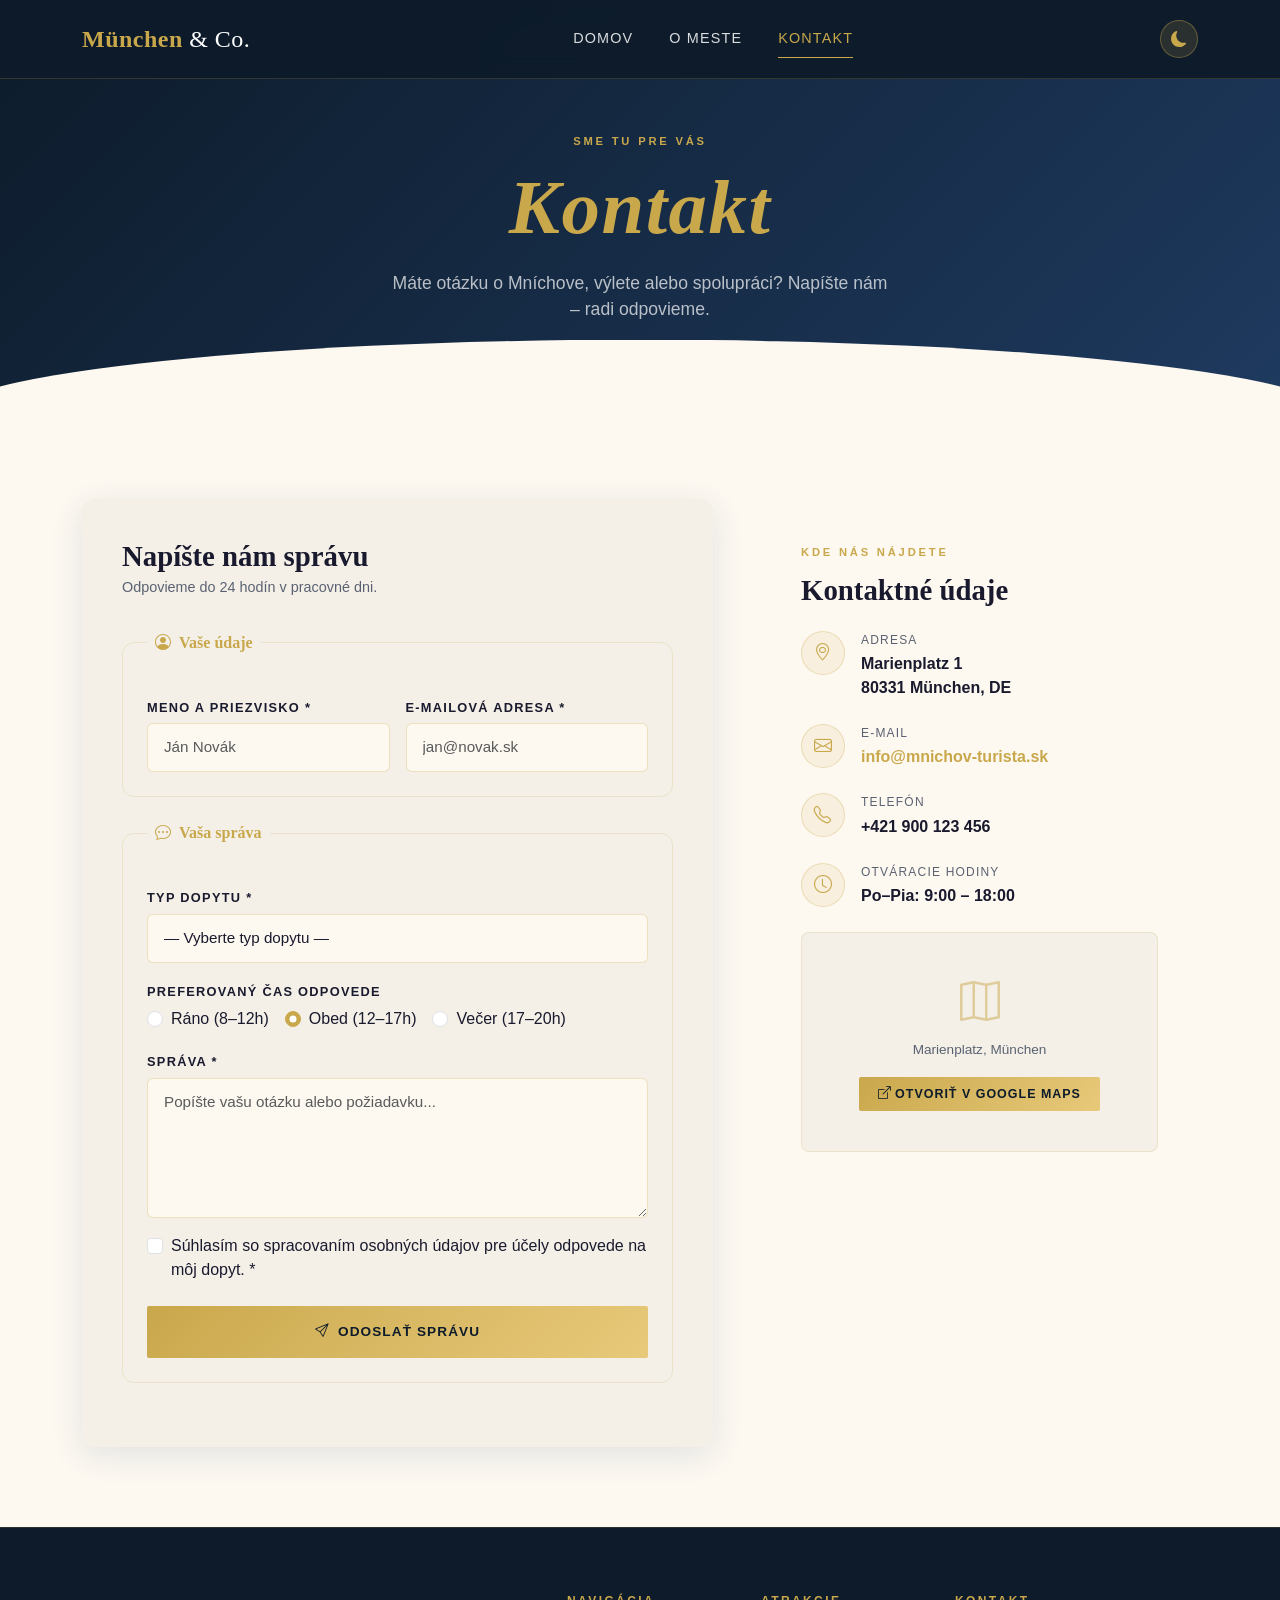
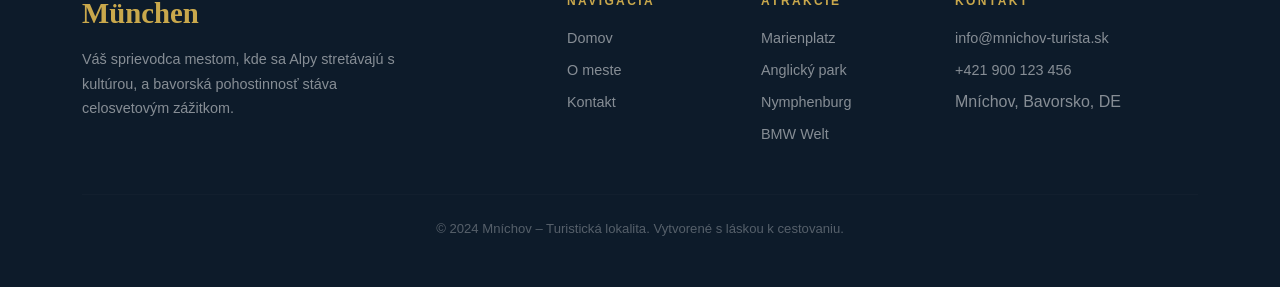
==== kontakt.html @ 5c71e770 "mnichov mnichov turizmus" ====
<!DOCTYPE html>
<html lang="sk">
<head>
  <meta charset="UTF-8">
  <meta name="viewport" content="width=device-width, initial-scale=1.0">
  <meta name="description" content="Kontaktujte nás – otázky o cestovaní do Mníchova, plánovaní výletu, ubytovaní alebo spolupráci.">
  <title>Kontakt | Mníchov – Turistická lokalita</title>

  <link href="https://cdn.jsdelivr.net/npm/bootstrap@5.3.3/dist/css/bootstrap.min.css" rel="stylesheet">
  <link rel="stylesheet" href="https://cdn.jsdelivr.net/npm/bootstrap-icons@1.11.3/font/bootstrap-icons.min.css">
  <link rel="stylesheet" href="assets/css/style.css">
</head>
<body>

<!-- ========================
     NAVIGÁCIA
========================= -->
<nav class="navbar navbar-expand-lg fixed-top">
  <div class="container">
    <a class="navbar-brand" href="index.html">München<span> &amp; Co.</span></a>

    <div class="d-flex align-items-center gap-2 order-lg-last">
      <button id="darkModeToggle" aria-label="Prepnúť tmavý režim"></button>
      <button class="navbar-toggler ms-1" type="button"
              data-bs-toggle="collapse" data-bs-target="#navMenu"
              aria-controls="navMenu" aria-expanded="false" aria-label="Otvoriť menu">
        <span class="navbar-toggler-icon"></span>
      </button>
    </div>

    <div class="collapse navbar-collapse" id="navMenu">
      <ul class="navbar-nav mx-auto gap-lg-1">
        <li class="nav-item"><a class="nav-link" href="index.html">Domov</a></li>
        <li class="nav-item"><a class="nav-link" href="o-nas.html">O meste</a></li>
        <li class="nav-item"><a class="nav-link active" href="kontakt.html">Kontakt</a></li>
      </ul>
    </div>
  </div>
</nav>

<!-- ========================
     PAGE HERO
========================= -->
<section class="page-hero">
  <div class="container text-center" style="position:relative;z-index:1;">
    <span class="section-label">Sme tu pre vás</span>
    <h1 class="page-hero-title"><em>Kontakt</em></h1>
    <p class="page-hero-sub mt-3 mx-auto" style="max-width:500px;">
      Máte otázku o Mníchove, výlete alebo spolupráci?
      Napíšte nám – radi odpovieme.
    </p>
  </div>
</section>

<!-- ========================
     KONTAKTNÁ SEKCIA
========================= -->
<section class="contact-section">
  <div class="container">
    <div class="row g-5 align-items-start">

      <!-- FORMULÁR -->
      <div class="col-lg-7 reveal">
        <div class="contact-form-wrap">
          <h2 class="section-title mb-1" style="font-size:1.8rem;">Napíšte nám správu</h2>
          <p style="color:var(--color-text-muted);font-size:0.9rem;margin-bottom:2rem;">
            Odpovieme do 24 hodín v pracovné dni.
          </p>

          <form id="contactForm" novalidate>

            <!-- FIELDSET 1: Osobné údaje -->
            <fieldset>
              <legend><i class="bi bi-person-circle me-2"></i>Vaše údaje</legend>

              <div class="row g-3">
                <div class="col-sm-6">
                  <label for="meno" class="form-label">Meno a priezvisko *</label>
                  <input type="text" id="meno" name="meno"
                         class="form-control" placeholder="Ján Novák"
                         required minlength="3" autocomplete="name">
                  <div class="invalid-hint">Prosím, zadajte celé meno (min. 3 znaky).</div>
                </div>
                <div class="col-sm-6">
                  <label for="email" class="form-label">E-mailová adresa *</label>
                  <input type="email" id="email" name="email"
                         class="form-control" placeholder="jan@novak.sk"
                         required autocomplete="email">
                  <div class="invalid-hint">Zadajte platnú e-mailovú adresu.</div>
                </div>
                <div id="telefonField" style="display:none;" class="col-sm-6">
                  <label for="telefon" class="form-label">Telefónne číslo</label>
                  <input type="tel" id="telefon" name="telefon"
                         class="form-control" placeholder="+421 900 000 000"
                         pattern="[\+]?[0-9\s\-]{9,15}" autocomplete="tel">
                  <div class="invalid-hint">Zadajte platné telefónne číslo (9–15 číslic).</div>
                </div>
              </div>
            </fieldset>

            <!-- FIELDSET 2: Správa -->
            <fieldset>
              <legend><i class="bi bi-chat-dots me-2"></i>Vaša správa</legend>

              <div class="mb-3">
                <label for="kontaktTyp" class="form-label">Typ dopytu *</label>
                <select id="kontaktTyp" name="kontaktTyp" class="form-select" required>
                  <option value="" disabled selected>— Vyberte typ dopytu —</option>
                  <option value="info">Informácie o Mníchove</option>
                  <option value="planovanie">Pomoc s plánovaním výletu</option>
                  <option value="ubytovanie">Otázka k ubytovaniu</option>
                  <option value="telefon">Telefonická konzultácia</option>
                  <option value="spolupraca">Obchodná spolupráca</option>
                  <option value="ine">Iné</option>
                </select>
                <div class="invalid-hint">Prosím, vyberte typ dopytu.</div>
              </div>

              <div class="mb-3">
                <label class="form-label">Preferovaný čas odpovede</label>
                <div class="d-flex flex-wrap gap-3">
                  <div class="form-check">
                    <input class="form-check-input" type="radio"
                           name="cas" id="casRano" value="rano">
                    <label class="form-check-label" for="casRano">Ráno (8–12h)</label>
                  </div>
                  <div class="form-check">
                    <input class="form-check-input" type="radio"
                           name="cas" id="casObedajsi" value="obed" checked>
                    <label class="form-check-label" for="casObedajsi">Obed (12–17h)</label>
                  </div>
                  <div class="form-check">
                    <input class="form-check-input" type="radio"
                           name="cas" id="casVecerny" value="vecer">
                    <label class="form-check-label" for="casVecerny">Večer (17–20h)</label>
                  </div>
                </div>
              </div>

              <div class="mb-3">
                <label for="sprava" class="form-label">Správa *</label>
                <textarea id="sprava" name="sprava"
                          class="form-control" rows="5"
                          placeholder="Popíšte vašu otázku alebo požiadavku..."
                          required minlength="10"></textarea>
                <div class="invalid-hint">Správa musí mať aspoň 10 znakov.</div>
              </div>

              <div class="mb-4">
                <div class="form-check">
                  <input class="form-check-input" type="checkbox"
                         id="suhlas" name="suhlas" required>
                  <label class="form-check-label" for="suhlas">
                    Súhlasím so spracovaním osobných údajov pre účely odpovede na môj dopyt. *
                  </label>
                </div>
              </div>

              <button type="submit" class="btn-gold w-100" style="border:none;cursor:pointer;padding:1rem;">
                <i class="bi bi-send me-2"></i>Odoslať správu
              </button>

            </fieldset>
          </form>
        </div>
      </div>

      <!-- KONTAKTNÉ ÚDAJE -->
      <div class="col-lg-5 reveal reveal-delay-2">
        <div class="contact-info-wrap">
          <span class="section-label">Kde nás nájdete</span>
          <h2 class="section-title mb-4" style="font-size:1.8rem;">Kontaktné údaje</h2>

          <div class="contact-info-item">
            <div class="contact-info-icon">
              <i class="bi bi-geo-alt"></i>
            </div>
            <div>
              <div class="contact-info-label">Adresa</div>
              <div class="contact-info-value">Marienplatz 1<br>80331 München, DE</div>
            </div>
          </div>

          <div class="contact-info-item">
            <div class="contact-info-icon">
              <i class="bi bi-envelope"></i>
            </div>
            <div>
              <div class="contact-info-label">E-mail</div>
              <div class="contact-info-value">
                <a href="mailto:info@mnichov-turista.sk"
                   style="color:var(--color-gold);text-decoration:none;">
                  info@mnichov-turista.sk
                </a>
              </div>
            </div>
          </div>

          <div class="contact-info-item">
            <div class="contact-info-icon">
              <i class="bi bi-telephone"></i>
            </div>
            <div>
              <div class="contact-info-label">Telefón</div>
              <div class="contact-info-value">
                <a href="tel:+421900123456"
                   style="color:var(--color-text);text-decoration:none;">
                  +421 900 123 456
                </a>
              </div>
            </div>
          </div>

          <div class="contact-info-item">
            <div class="contact-info-icon">
              <i class="bi bi-clock"></i>
            </div>
            <div>
              <div class="contact-info-label">Otváracie hodiny</div>
              <div class="contact-info-value">Po–Pia: 9:00 – 18:00</div>
            </div>
          </div>

          <!-- Mapa placeholder -->
          <div class="mt-4 rounded-3 overflow-hidden" style="height:220px;background:var(--color-light-bg);border:1px solid rgba(201,168,76,0.2);display:flex;align-items:center;justify-content:center;flex-direction:column;gap:0.5rem;">
            <i class="bi bi-map" style="font-size:2.5rem;color:var(--color-gold);opacity:0.5;"></i>
            <span style="color:var(--color-text-muted);font-size:0.85rem;">Marienplatz, München</span>
            <a href="https://maps.google.com/?q=Marienplatz+Munich" target="_blank" rel="noopener"
               class="btn-gold mt-2" style="font-size:0.78rem;padding:0.5rem 1.2rem;">
              <i class="bi bi-box-arrow-up-right me-1"></i>Otvoriť v Google Maps
            </a>
          </div>
        </div>
      </div>

    </div>
  </div>
</section>

<!-- ========================
     TOAST NOTIFIKÁCIA
========================= -->
<div id="successToast" class="custom-toast" role="alert" aria-live="polite">
  <div class="toast-icon">
    <i class="bi bi-check-lg"></i>
  </div>
  <div>
    <div class="toast-title">Správa bola odoslaná!</div>
    <div class="toast-text">Odpovieme vám do 24 hodín v pracovné dni.</div>
  </div>
  <button class="toast-close" id="toastClose" aria-label="Zatvoriť notifikáciu">
    <i class="bi bi-x-lg"></i>
  </button>
</div>

<!-- ========================
     FOOTER
========================= -->
<footer>
  <div class="container">
    <div class="row g-5">
      <div class="col-lg-4">
        <div class="footer-brand">München</div>
        <p class="footer-desc">
          Váš sprievodca mestom, kde sa Alpy stretávajú s kultúrou,
          a bavorská pohostinnosť stáva celosvetovým zážitkom.
        </p>
      </div>
      <div class="col-6 col-lg-2 offset-lg-1">
        <div class="footer-heading">Navigácia</div>
        <ul class="footer-links">
          <li><a href="index.html">Domov</a></li>
          <li><a href="o-nas.html">O meste</a></li>
          <li><a href="kontakt.html">Kontakt</a></li>
        </ul>
      </div>
      <div class="col-6 col-lg-2">
        <div class="footer-heading">Atrakcie</div>
        <ul class="footer-links">
          <li><a href="index.html#atrakcie">Marienplatz</a></li>
          <li><a href="index.html#atrakcie">Anglický park</a></li>
          <li><a href="index.html#atrakcie">Nymphenburg</a></li>
          <li><a href="index.html#atrakcie">BMW Welt</a></li>
        </ul>
      </div>
      <div class="col-lg-3">
        <div class="footer-heading">Kontakt</div>
        <ul class="footer-links">
          <li><a href="mailto:info@mnichov-turista.sk">info@mnichov-turista.sk</a></li>
          <li><a href="tel:+421900123456">+421 900 123 456</a></li>
          <li><span style="color:rgba(255,255,255,0.5)">Mníchov, Bavorsko, DE</span></li>
        </ul>
      </div>
    </div>
    <hr class="footer-divider">
    <p class="footer-copyright">
      &copy; 2024 Mníchov – Turistická lokalita. Vytvorené s láskou k cestovaniu.
    </p>
  </div>
</footer>

<script src="https://cdn.jsdelivr.net/npm/bootstrap@5.3.3/dist/js/bootstrap.bundle.min.js"></script>
<script src="assets/js/script.js"></script>
</body>
</html>
---- assets/css/style.css ----
/* ===========================
   CSS PREMENNÉ A ROOT
=========================== */
:root {
  --bs-primary: #1a4f8a;
  --bs-primary-rgb: 26, 79, 138;
  --color-gold: #c9a84c;
  --color-gold-light: #e8c97a;
  --color-dark: #0d1b2a;
  --color-mid: #1e3a5f;
  --color-light-bg: #f4f0e8;
  --color-cream: #fdf8f0;
  --color-text: #1a1a2e;
  --color-text-muted: #5a6272;
  --font-display: 'Playfair Display', Georgia, serif;
  --font-body: 'Lato', 'Helvetica Neue', sans-serif;
  --transition-smooth: all 0.35s cubic-bezier(0.4, 0, 0.2, 1);
  --shadow-card: 0 8px 32px rgba(26, 79, 138, 0.12);
  --shadow-hover: 0 16px 48px rgba(26, 79, 138, 0.22);
  --border-radius: 12px;
}

/* Dark mode premenné */
[data-theme="dark"] {
  --color-light-bg: #0d1b2a;
  --color-cream: #112236;
  --color-text: #e8e4da;
  --color-text-muted: #9ba8b8;
  --shadow-card: 0 8px 32px rgba(0, 0, 0, 0.4);
}

/* ===========================
   BASE & TYPOGRAPHY
=========================== */
@import url('https://fonts.googleapis.com/css2?family=Playfair+Display:ital,wght@0,400;0,600;0,700;1,400&family=Lato:wght@300;400;700&display=swap');

*, *::before, *::after {
  box-sizing: border-box;
}

html {
  scroll-behavior: smooth;
}

body {
  font-family: var(--font-body);
  color: var(--color-text);
  background-color: var(--color-cream);
  transition: background-color 0.4s ease, color 0.4s ease;
  overflow-x: hidden;
}

h1, h2, h3, h4, h5 {
  font-family: var(--font-display);
  font-weight: 700;
}

/* ===========================
   ANIMÁCIE (@keyframes)
=========================== */
@keyframes fadeInUp {
  from {
    opacity: 0;
    transform: translateY(40px);
  }
  to {
    opacity: 1;
    transform: translateY(0);
  }
}

@keyframes heroTextReveal {
  0% {
    opacity: 0;
    letter-spacing: 0.5em;
    transform: translateY(20px);
  }
  100% {
    opacity: 1;
    letter-spacing: 0.02em;
    transform: translateY(0);
  }
}

@keyframes shimmer {
  0% { background-position: -200% center; }
  100% { background-position: 200% center; }
}

@keyframes pulse-border {
  0%, 100% { box-shadow: 0 0 0 0 rgba(201, 168, 76, 0.4); }
  50% { box-shadow: 0 0 0 12px rgba(201, 168, 76, 0); }
}

@keyframes float {
  0%, 100% { transform: translateY(0px); }
  50% { transform: translateY(-8px); }
}

@keyframes slideInLeft {
  from { opacity: 0; transform: translateX(-30px); }
  to { opacity: 1; transform: translateX(0); }
}

@keyframes toastSlideIn {
  from { transform: translateX(120%); opacity: 0; }
  to { transform: translateX(0); opacity: 1; }
}

/* ===========================
   NAVIGÁCIA
=========================== */
.navbar {
  background: rgba(13, 27, 42, 0.95) !important;
  backdrop-filter: blur(12px);
  border-bottom: 1px solid rgba(201, 168, 76, 0.2);
  padding: 1rem 0;
  transition: var(--transition-smooth);
}

.navbar-brand {
  font-family: var(--font-display);
  font-size: 1.5rem;
  color: var(--color-gold) !important;
  font-weight: 700;
  letter-spacing: 0.02em;
}

.navbar-brand span {
  color: #fff;
  font-weight: 300;
}

.navbar-nav .nav-link {
  color: rgba(255,255,255,0.85) !important;
  font-size: 0.9rem;
  font-weight: 400;
  letter-spacing: 0.08em;
  text-transform: uppercase;
  padding: 0.5rem 1rem !important;
  transition: var(--transition-smooth);
  position: relative;
}

.navbar-nav .nav-link::after {
  content: '';
  position: absolute;
  bottom: 0;
  left: 1rem;
  right: 1rem;
  height: 1px;
  background: var(--color-gold);
  transform: scaleX(0);
  transition: transform 0.3s ease;
}

.navbar-nav .nav-link:hover {
  color: var(--color-gold) !important;
}

.navbar-nav .nav-link:hover::after,
.navbar-nav .nav-link.active::after {
  transform: scaleX(1);
}

.navbar-nav .nav-link.active {
  color: var(--color-gold) !important;
}

.navbar-toggler {
  border-color: rgba(201, 168, 76, 0.5) !important;
}

.navbar-toggler-icon {
  background-image: url("data:image/svg+xml,%3csvg xmlns='http://www.w3.org/2000/svg' viewBox='0 0 30 30'%3e%3cpath stroke='rgba(201, 168, 76, 0.9)' stroke-linecap='round' stroke-miterlimit='10' stroke-width='2' d='M4 7h22M4 15h22M4 23h22'/%3e%3c/svg%3e") !important;
}

/* Dark mode prepínač */
#darkModeToggle {
  background: rgba(201, 168, 76, 0.15);
  border: 1px solid rgba(201, 168, 76, 0.4);
  color: var(--color-gold);
  width: 38px;
  height: 38px;
  border-radius: 50%;
  display: flex;
  align-items: center;
  justify-content: center;
  cursor: pointer;
  transition: var(--transition-smooth);
  font-size: 1rem;
}

#darkModeToggle:hover {
  background: var(--color-gold);
  color: var(--color-dark);
}

/* ===========================
   HERO SEKCIA
=========================== */
.hero {
  position: relative;
  min-height: 100vh;
  display: flex;
  align-items: center;
  overflow: hidden;
}

.hero-bg {
  position: absolute;
  inset: 0;
  background-image: url('https://images.unsplash.com/photo-1467269204594-9661b134dd2b?w=1920&q=80');
  background-size: cover;
  background-position: center;
  transform: scale(1.05);
  transition: transform 8s ease;
}

.hero:hover .hero-bg {
  transform: scale(1.0);
}

.hero-overlay {
  position: absolute;
  inset: 0;
  background: linear-gradient(
    135deg,
    rgba(13, 27, 42, 0.85) 0%,
    rgba(30, 58, 95, 0.7) 50%,
    rgba(13, 27, 42, 0.6) 100%
  );
}

.hero-content {
  position: relative;
  z-index: 2;
}

.hero-badge {
  display: inline-block;
  padding: 0.35rem 1rem;
  background: rgba(201, 168, 76, 0.2);
  border: 1px solid var(--color-gold);
  border-radius: 2px;
  color: var(--color-gold);
  font-size: 0.75rem;
  letter-spacing: 0.2em;
  text-transform: uppercase;
  margin-bottom: 1.5rem;
  animation: fadeInUp 0.8s ease both;
}

.hero-title {
  font-size: clamp(3rem, 8vw, 7rem);
  color: #fff;
  line-height: 1.0;
  font-weight: 700;
  animation: heroTextReveal 1.2s cubic-bezier(0.16, 1, 0.3, 1) 0.3s both;
  text-shadow: 0 4px 20px rgba(0,0,0,0.3);
}

.hero-title em {
  color: var(--color-gold);
  font-style: italic;
}

.hero-subtitle {
  font-size: 1.1rem;
  color: rgba(255,255,255,0.8);
  font-weight: 300;
  letter-spacing: 0.05em;
  max-width: 500px;
  animation: fadeInUp 0.8s ease 0.8s both;
  line-height: 1.7;
}

.hero-cta {
  animation: fadeInUp 0.8s ease 1.1s both;
}

.btn-gold {
  background: linear-gradient(135deg, var(--color-gold), var(--color-gold-light));
  color: var(--color-dark) !important;
  border: none;
  padding: 0.85rem 2.2rem;
  font-weight: 700;
  letter-spacing: 0.08em;
  text-transform: uppercase;
  font-size: 0.85rem;
  border-radius: 2px;
  transition: var(--transition-smooth);
  position: relative;
  overflow: hidden;
  text-decoration: none;
  display: inline-block;
}

.btn-gold::before {
  content: '';
  position: absolute;
  top: 0; left: -100%;
  width: 100%; height: 100%;
  background: linear-gradient(90deg, transparent, rgba(255,255,255,0.3), transparent);
  transition: left 0.5s ease;
}

.btn-gold:hover::before {
  left: 100%;
}

.btn-gold:hover {
  transform: translateY(-2px);
  box-shadow: 0 8px 25px rgba(201, 168, 76, 0.4);
}

.btn-outline-gold {
  background: transparent;
  color: var(--color-gold) !important;
  border: 1px solid var(--color-gold);
  padding: 0.85rem 2.2rem;
  font-weight: 700;
  letter-spacing: 0.08em;
  text-transform: uppercase;
  font-size: 0.85rem;
  border-radius: 2px;
  transition: var(--transition-smooth);
  text-decoration: none;
  display: inline-block;
}

.btn-outline-gold:hover {
  background: var(--color-gold);
  color: var(--color-dark) !important;
  transform: translateY(-2px);
}

.hero-scroll {
  position: absolute;
  bottom: 2rem;
  left: 50%;
  transform: translateX(-50%);
  z-index: 2;
  text-align: center;
  color: rgba(255,255,255,0.6);
  font-size: 0.7rem;
  letter-spacing: 0.15em;
  text-transform: uppercase;
  animation: float 2s ease-in-out infinite;
}

.hero-scroll svg {
  display: block;
  margin: 0.5rem auto 0;
}

/* ===========================
   SEKCIA NADPISY
=========================== */
.section-label {
  display: inline-block;
  font-size: 0.7rem;
  letter-spacing: 0.25em;
  text-transform: uppercase;
  color: var(--color-gold);
  font-weight: 700;
  margin-bottom: 0.75rem;
}

.section-title {
  font-family: var(--font-display);
  font-size: clamp(2rem, 4vw, 3rem);
  color: var(--color-text);
  line-height: 1.2;
  margin-bottom: 0;
}

.section-divider {
  width: 60px;
  height: 2px;
  background: linear-gradient(90deg, var(--color-gold), transparent);
  margin: 1.5rem 0;
}

/* ===========================
   O TÉME SEKCIA
=========================== */
.about-section {
  background: var(--color-cream);
  padding: 7rem 0;
}

.about-section p {
  color: var(--color-text-muted);
  line-height: 1.9;
  font-size: 1.05rem;
}

.about-image-wrap {
  position: relative;
}

.about-image-wrap img {
  border-radius: var(--border-radius);
  width: 100%;
  height: 480px;
  object-fit: cover;
  box-shadow: var(--shadow-card);
}

.about-image-wrap::before {
  content: '';
  position: absolute;
  top: -16px;
  right: -16px;
  width: 100%;
  height: 100%;
  border: 2px solid var(--color-gold);
  border-radius: var(--border-radius);
  z-index: 0;
  opacity: 0.4;
}

.about-image-wrap img {
  position: relative;
  z-index: 1;
}

.stat-box {
  border-left: 3px solid var(--color-gold);
  padding-left: 1rem;
}

.stat-box .stat-number {
  font-family: var(--font-display);
  font-size: 2.5rem;
  color: var(--color-gold);
  line-height: 1;
  font-weight: 700;
}

.stat-box .stat-label {
  font-size: 0.8rem;
  letter-spacing: 0.1em;
  text-transform: uppercase;
  color: var(--color-text-muted);
}

/* ===========================
   KARTY (CARDS)
=========================== */
.cards-section {
  background: var(--color-light-bg);
  padding: 7rem 0;
}

.attraction-card {
  background: var(--color-cream);
  border-radius: var(--border-radius);
  overflow: hidden;
  box-shadow: var(--shadow-card);
  transition: var(--transition-smooth);
  border: none;
  height: 100%;
}

.attraction-card:hover {
  transform: translateY(-8px);
  box-shadow: var(--shadow-hover);
}

.attraction-card .card-img-wrap {
  overflow: hidden;
}

.attraction-card img {
  width: 100%;
  height: 100%;
  object-fit: cover;
  transition: transform 0.6s cubic-bezier(0.4, 0, 0.2, 1);
}

.attraction-card:hover img {
  transform: scale(1.08);
}

.attraction-card .card-body {
  padding: 1.5rem;
}

.attraction-card .card-category {
  font-size: 0.7rem;
  letter-spacing: 0.2em;
  text-transform: uppercase;
  color: var(--color-gold);
  font-weight: 700;
  margin-bottom: 0.5rem;
}

.attraction-card .card-title {
  font-family: var(--font-display);
  font-size: 1.3rem;
  margin-bottom: 0.75rem;
  color: var(--color-text);
}

.attraction-card .card-text {
  color: var(--color-text-muted);
  font-size: 0.9rem;
  line-height: 1.7;
}

/* ===========================
   GALÉRIA / CAROUSEL
=========================== */
.gallery-section {
  padding: 7rem 0;
  background: var(--color-dark);
}

.gallery-section .section-title {
  color: #fff;
}

.gallery-section .section-label {
  color: var(--color-gold);
}

.gallery-carousel .carousel-item img {
  height: 560px;
  object-fit: cover;
  border-radius: var(--border-radius);
}

.carousel-caption {
  background: linear-gradient(transparent, rgba(0,0,0,0.7));
  border-radius: 0 0 var(--border-radius) var(--border-radius);
  padding: 2rem 1.5rem 1.5rem;
}

.carousel-caption h5 {
  font-family: var(--font-display);
  font-size: 1.4rem;
  font-weight: 600;
}

.carousel-control-prev-icon,
.carousel-control-next-icon {
  width: 3rem;
  height: 3rem;
  background-color: rgba(201, 168, 76, 0.3);
  border-radius: 50%;
  border: 1px solid var(--color-gold);
  background-size: 60%;
}

.carousel-indicators [data-bs-target] {
  background-color: var(--color-gold);
  width: 10px;
  height: 10px;
  border-radius: 50%;
  border: none;
  opacity: 0.4;
}

.carousel-indicators .active {
  opacity: 1;
  animation: pulse-border 2s infinite;
}

/* Thumbnails pod carouselom */
.gallery-thumbs {
  display: flex;
  gap: 0.5rem;
  margin-top: 1rem;
  justify-content: center;
}

.gallery-thumbs img {
  width: 80px;
  height: 55px;
  object-fit: cover;
  border-radius: 4px;
  opacity: 0.5;
  cursor: pointer;
  transition: var(--transition-smooth);
  border: 2px solid transparent;
}

.gallery-thumbs img:hover,
.gallery-thumbs img.active {
  opacity: 1;
  border-color: var(--color-gold);
}

/* ===========================
   CALL TO ACTION
=========================== */
.cta-section {
  background: linear-gradient(135deg, var(--color-mid) 0%, var(--color-dark) 100%);
  padding: 6rem 0;
  position: relative;
  overflow: hidden;
}

.cta-section::before {
  content: 'M';
  position: absolute;
  font-family: var(--font-display);
  font-size: 40vw;
  font-weight: 700;
  color: rgba(255,255,255,0.02);
  top: 50%;
  left: 50%;
  transform: translate(-50%, -50%);
  line-height: 1;
  pointer-events: none;
}

.cta-title {
  font-family: var(--font-display);
  font-size: clamp(2rem, 5vw, 3.5rem);
  color: #fff;
  line-height: 1.2;
}

.cta-title em {
  color: var(--color-gold);
  font-style: italic;
}

.cta-text {
  color: rgba(255,255,255,0.7);
  font-size: 1.1rem;
  line-height: 1.7;
}

/* ===========================
   O NÁS STRÁNKA
=========================== */
.page-hero {
  background: linear-gradient(135deg, var(--color-dark) 0%, var(--color-mid) 100%);
  padding: 8rem 0 5rem;
  position: relative;
  overflow: hidden;
}

.page-hero::after {
  content: '';
  position: absolute;
  bottom: -1px;
  left: 0;
  right: 0;
  height: 80px;
  background: var(--color-cream);
  clip-path: ellipse(55% 100% at 50% 100%);
}

.page-hero-title {
  font-size: clamp(2.5rem, 6vw, 5rem);
  color: #fff;
  animation: heroTextReveal 1s ease both;
}

.page-hero-title em {
  color: var(--color-gold);
  font-style: italic;
}

.page-hero-sub {
  color: rgba(255,255,255,0.7);
  font-size: 1.1rem;
  animation: fadeInUp 0.8s ease 0.4s both;
}

.content-section {
  padding: 5rem 0;
  background: var(--color-cream);
}

.content-section p {
  color: var(--color-text-muted);
  line-height: 1.9;
  font-size: 1.05rem;
  margin-bottom: 1.5rem;
}

.content-lead {
  font-size: 1.2rem !important;
  color: var(--color-text) !important;
  font-family: var(--font-display);
  font-style: italic;
  border-left: 3px solid var(--color-gold);
  padding-left: 1.5rem;
}

figure.styled-figure {
  border-radius: var(--border-radius);
  overflow: hidden;
  box-shadow: var(--shadow-card);
}

figure.styled-figure img {
  width: 100%;
  height: 360px;
  object-fit: cover;
  display: block;
}

figcaption {
  background: var(--color-light-bg);
  padding: 1rem 1.5rem;
  font-size: 0.85rem;
  color: var(--color-text-muted);
  font-style: italic;
  border-top: 2px solid var(--color-gold);
}

/* Accordion */
.accordion-section {
  padding: 5rem 0;
  background: var(--color-light-bg);
}

.accordion-item {
  background: var(--color-cream) !important;
  border: 1px solid rgba(201, 168, 76, 0.2) !important;
  border-radius: var(--border-radius) !important;
  margin-bottom: 0.75rem;
  overflow: hidden;
}

.accordion-button {
  background: var(--color-cream) !important;
  color: var(--color-text) !important;
  font-family: var(--font-display);
  font-size: 1.05rem;
  font-weight: 600;
  padding: 1.25rem 1.5rem;
  box-shadow: none !important;
}

.accordion-button:not(.collapsed) {
  color: var(--color-gold) !important;
  background: rgba(201, 168, 76, 0.05) !important;
}

.accordion-button::after {
  filter: none;
  background-image: url("data:image/svg+xml,%3csvg xmlns='http://www.w3.org/2000/svg' viewBox='0 0 16 16' fill='%23c9a84c'%3e%3cpath fill-rule='evenodd' d='M1.646 4.646a.5.5 0 0 1 .708 0L8 10.293l5.646-5.647a.5.5 0 0 1 .708.708l-6 6a.5.5 0 0 1-.708 0l-6-6a.5.5 0 0 1 0-.708z'/%3e%3c/svg%3e") !important;
}

.accordion-body {
  color: var(--color-text-muted);
  line-height: 1.8;
  padding: 1rem 1.5rem 1.5rem;
  border-top: 1px solid rgba(201, 168, 76, 0.15);
}

/* ===========================
   KONTAKT STRÁNKA
=========================== */
.contact-section {
  padding: 5rem 0;
  background: var(--color-cream);
}

.contact-form-wrap {
  background: var(--color-light-bg);
  border-radius: var(--border-radius);
  padding: 2.5rem;
  box-shadow: var(--shadow-card);
}

.contact-info-wrap {
  padding: 2.5rem;
}

.form-label {
  font-weight: 700;
  font-size: 0.8rem;
  letter-spacing: 0.1em;
  text-transform: uppercase;
  color: var(--color-text);
  margin-bottom: 0.4rem;
}

.form-control,
.form-select {
  background: var(--color-cream) !important;
  border: 1px solid rgba(201, 168, 76, 0.3) !important;
  border-radius: 6px !important;
  color: var(--color-text) !important;
  padding: 0.75rem 1rem;
  font-size: 0.95rem;
  transition: var(--transition-smooth);
}

.form-control:focus,
.form-select:focus {
  border-color: var(--color-gold) !important;
  box-shadow: 0 0 0 3px rgba(201, 168, 76, 0.15) !important;
  outline: none;
}

/* CSS validácia */
.form-control:valid:not(:placeholder-shown) {
  border-color: #28a745 !important;
  background-image: url("data:image/svg+xml,%3csvg xmlns='http://www.w3.org/2000/svg' viewBox='0 0 8 8'%3e%3cpath fill='%2328a745' d='M2.3 6.73L.6 4.53c-.4-1.04.46-1.4 1.1-.8l1.1 1.4 3.4-3.8c.6-.63 1.6-.27 1.2.7l-4 4.6c-.43.5-.8.4-1.1.1z'/%3e%3c/svg%3e") !important;
  background-repeat: no-repeat;
  background-position: right 0.75rem center;
  background-size: 1rem;
}

.form-control:invalid:not(:placeholder-shown):not(:focus) {
  border-color: #dc3545 !important;
}

.invalid-hint {
  display: none;
  font-size: 0.78rem;
  color: #dc3545;
  margin-top: 0.3rem;
}

.form-control:invalid:not(:placeholder-shown):not(:focus) ~ .invalid-hint {
  display: block;
}

.form-check-input:checked {
  background-color: var(--color-gold) !important;
  border-color: var(--color-gold) !important;
}

fieldset {
  border: 1px solid rgba(201, 168, 76, 0.2);
  border-radius: var(--border-radius);
  padding: 1.5rem;
  margin-bottom: 1.5rem;
}

legend {
  font-family: var(--font-display);
  font-size: 1rem;
  font-weight: 600;
  color: var(--color-gold);
  padding: 0 0.5rem;
  width: auto;
  float: none;
  margin-bottom: 1rem;
}

.contact-info-item {
  display: flex;
  gap: 1rem;
  margin-bottom: 1.5rem;
  align-items: flex-start;
}

.contact-info-icon {
  width: 44px;
  height: 44px;
  background: rgba(201, 168, 76, 0.1);
  border: 1px solid rgba(201, 168, 76, 0.3);
  border-radius: 50%;
  display: flex;
  align-items: center;
  justify-content: center;
  color: var(--color-gold);
  font-size: 1.1rem;
  flex-shrink: 0;
}

.contact-info-label {
  font-size: 0.75rem;
  text-transform: uppercase;
  letter-spacing: 0.1em;
  color: var(--color-text-muted);
  margin-bottom: 0.2rem;
}

.contact-info-value {
  font-weight: 600;
  color: var(--color-text);
}

/* Toast notifikácia */
.custom-toast {
  position: fixed;
  bottom: 2rem;
  right: 2rem;
  z-index: 9999;
  background: var(--color-dark);
  border: 1px solid var(--color-gold);
  border-radius: var(--border-radius);
  padding: 1.25rem 1.5rem;
  min-width: 300px;
  box-shadow: 0 8px 32px rgba(0,0,0,0.3);
  display: none;
}

.custom-toast.show {
  display: flex;
  align-items: center;
  gap: 1rem;
  animation: toastSlideIn 0.4s cubic-bezier(0.4, 0, 0.2, 1) forwards;
}

.custom-toast .toast-icon {
  width: 40px;
  height: 40px;
  background: rgba(40, 167, 69, 0.2);
  border-radius: 50%;
  display: flex;
  align-items: center;
  justify-content: center;
  color: #28a745;
  font-size: 1.2rem;
  flex-shrink: 0;
}

.custom-toast .toast-title {
  font-weight: 700;
  color: #fff;
  font-size: 0.95rem;
}

.custom-toast .toast-text {
  font-size: 0.82rem;
  color: rgba(255,255,255,0.6);
}

.toast-close {
  background: none;
  border: none;
  color: rgba(255,255,255,0.4);
  cursor: pointer;
  margin-left: auto;
  font-size: 1.1rem;
  padding: 0;
  transition: color 0.2s;
}

.toast-close:hover {
  color: #fff;
}

/* ===========================
   FOOTER
=========================== */
footer {
  background: var(--color-dark);
  border-top: 1px solid rgba(201, 168, 76, 0.15);
  padding: 4rem 0 2rem;
}

.footer-brand {
  font-family: var(--font-display);
  font-size: 1.8rem;
  color: var(--color-gold);
  font-weight: 700;
}

.footer-desc {
  color: rgba(255,255,255,0.5);
  font-size: 0.9rem;
  line-height: 1.7;
  margin-top: 0.75rem;
}

.footer-heading {
  font-size: 0.75rem;
  letter-spacing: 0.2em;
  text-transform: uppercase;
  color: var(--color-gold);
  font-weight: 700;
  margin-bottom: 1rem;
}

.footer-links {
  list-style: none;
  padding: 0;
  margin: 0;
}

.footer-links li {
  margin-bottom: 0.5rem;
}

.footer-links a {
  color: rgba(255,255,255,0.5);
  text-decoration: none;
  font-size: 0.9rem;
  transition: color 0.2s;
}

.footer-links a:hover {
  color: var(--color-gold);
}

.footer-divider {
  border-color: rgba(255,255,255,0.08);
  margin: 2.5rem 0 1.5rem;
}

.footer-copyright {
  color: rgba(255,255,255,0.3);
  font-size: 0.82rem;
  text-align: center;
}

/* ===========================
   COUNTER SEKCIA (index)
=========================== */
.counter-section {
  background: linear-gradient(135deg, var(--color-mid), var(--color-dark));
  padding: 4rem 0;
}

.counter-item {
  text-align: center;
}

.counter-number {
  font-family: var(--font-display);
  font-size: 3.5rem;
  color: var(--color-gold);
  font-weight: 700;
  line-height: 1;
  display: block;
}

.counter-label {
  color: rgba(255,255,255,0.6);
  font-size: 0.8rem;
  letter-spacing: 0.15em;
  text-transform: uppercase;
  margin-top: 0.5rem;
}

/* ===========================
   REVEAL ANIMÁCIA
=========================== */
.reveal {
  opacity: 0;
  transform: translateY(30px);
  transition: opacity 0.7s ease, transform 0.7s ease;
}

.reveal.revealed {
  opacity: 1;
  transform: translateY(0);
}

.reveal-delay-1 { transition-delay: 0.1s; }
.reveal-delay-2 { transition-delay: 0.2s; }
.reveal-delay-3 { transition-delay: 0.3s; }

/* ===========================
   RESPONSIVE
=========================== */
@media (max-width: 768px) {
  .hero-title {
    font-size: clamp(2.5rem, 10vw, 4rem);
  }

  .gallery-carousel .carousel-item img {
    height: 300px;
  }

  .about-image-wrap::before {
    display: none;
  }

  .about-image-wrap img {
    height: 320px;
  }

  .contact-form-wrap {
    padding: 1.5rem;
  }

  .custom-toast {
    left: 1rem;
    right: 1rem;
    min-width: unset;
  }
}
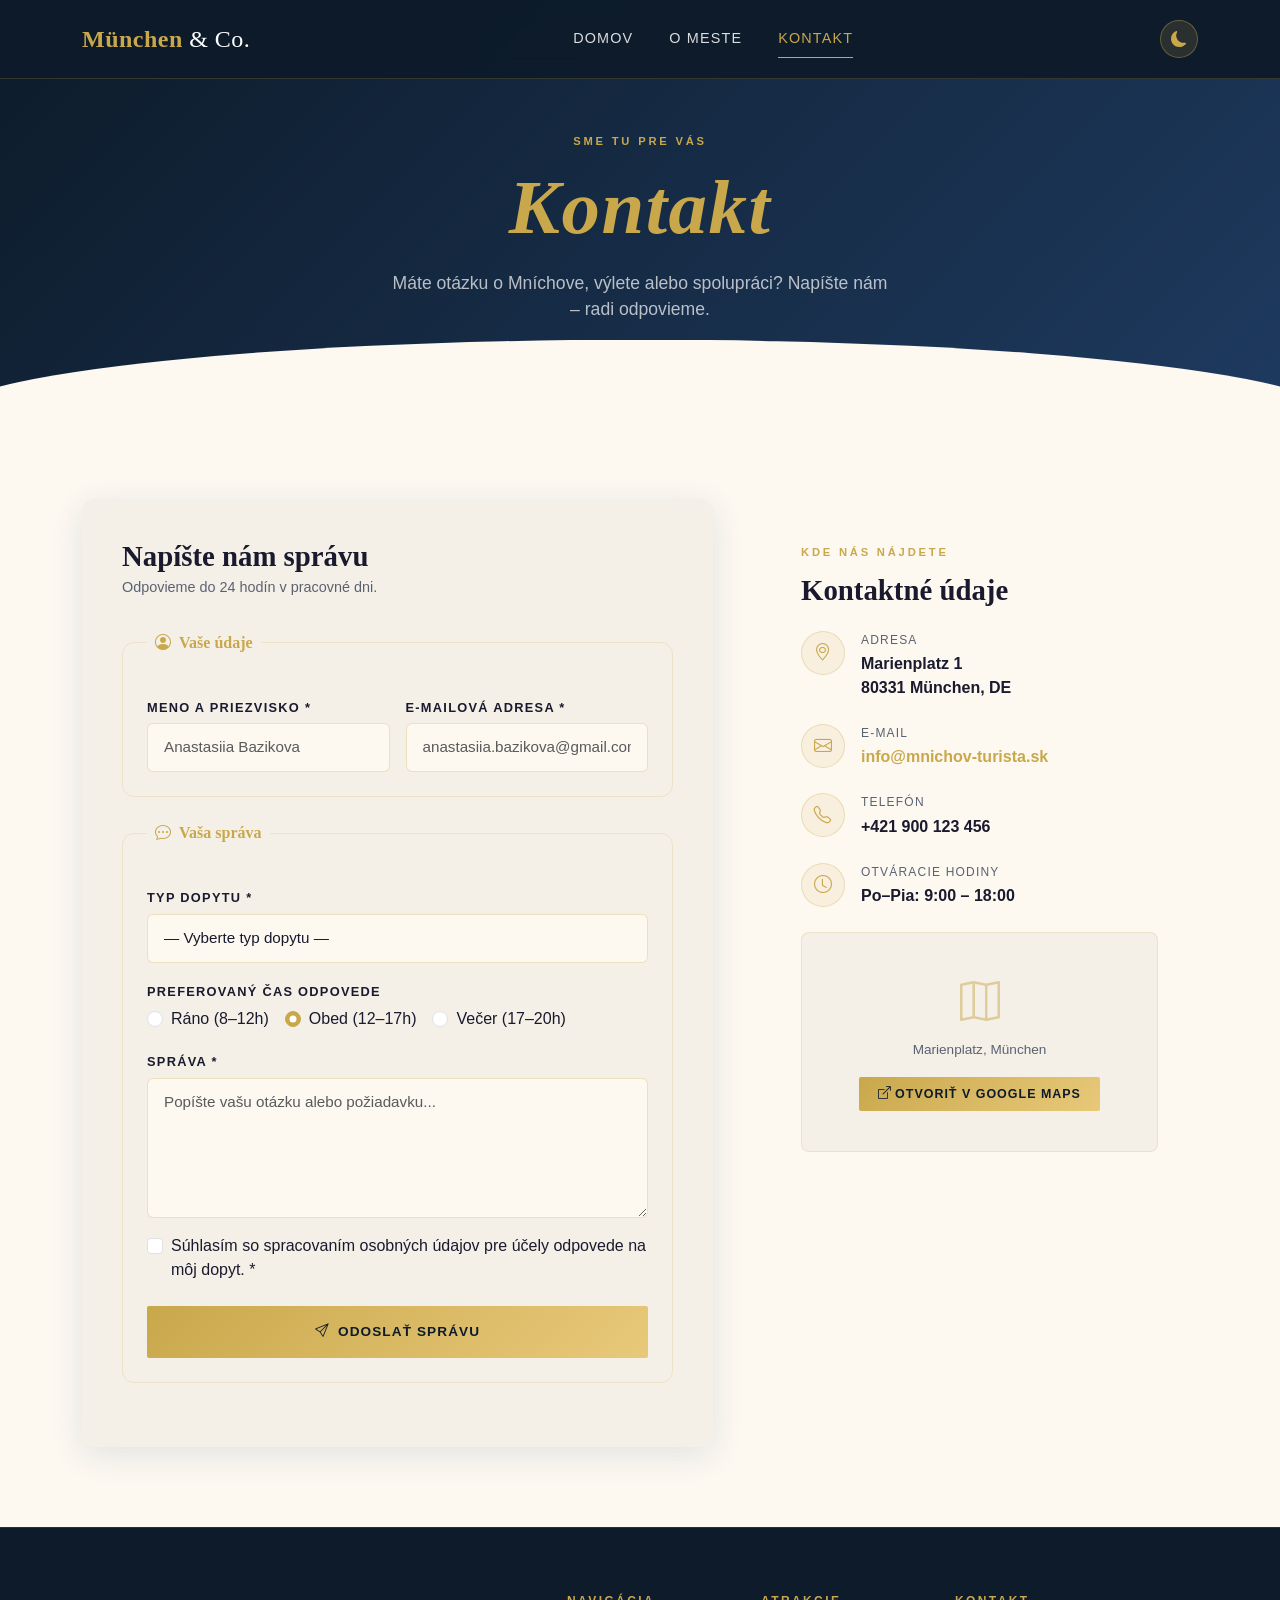
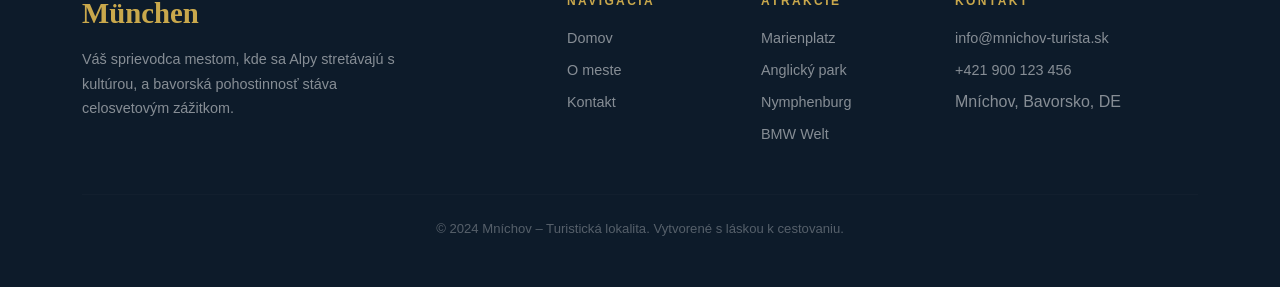
==== commit ae007cd2: "Update kontakt.html" ====
--- a/kontakt.html
+++ b/kontakt.html
@@ -77,14 +77,14 @@
                 <div class="col-sm-6">
                   <label for="meno" class="form-label">Meno a priezvisko *</label>
                   <input type="text" id="meno" name="meno"
-                         class="form-control" placeholder="Ján Novák"
+                         class="form-control" placeholder="Anastasiia Bazikova"
                          required minlength="3" autocomplete="name">
                   <div class="invalid-hint">Prosím, zadajte celé meno (min. 3 znaky).</div>
                 </div>
                 <div class="col-sm-6">
                   <label for="email" class="form-label">E-mailová adresa *</label>
                   <input type="email" id="email" name="email"
-                         class="form-control" placeholder="jan@novak.sk"
+                         class="form-control" placeholder="anastasiia.bazikova@gmail.com"
                          required autocomplete="email">
                   <div class="invalid-hint">Zadajte platnú e-mailovú adresu.</div>
                 </div>
@@ -302,4 +302,4 @@
 <script src="https://cdn.jsdelivr.net/npm/bootstrap@5.3.3/dist/js/bootstrap.bundle.min.js"></script>
 <script src="assets/js/script.js"></script>
 </body>
-</html>+</html>
